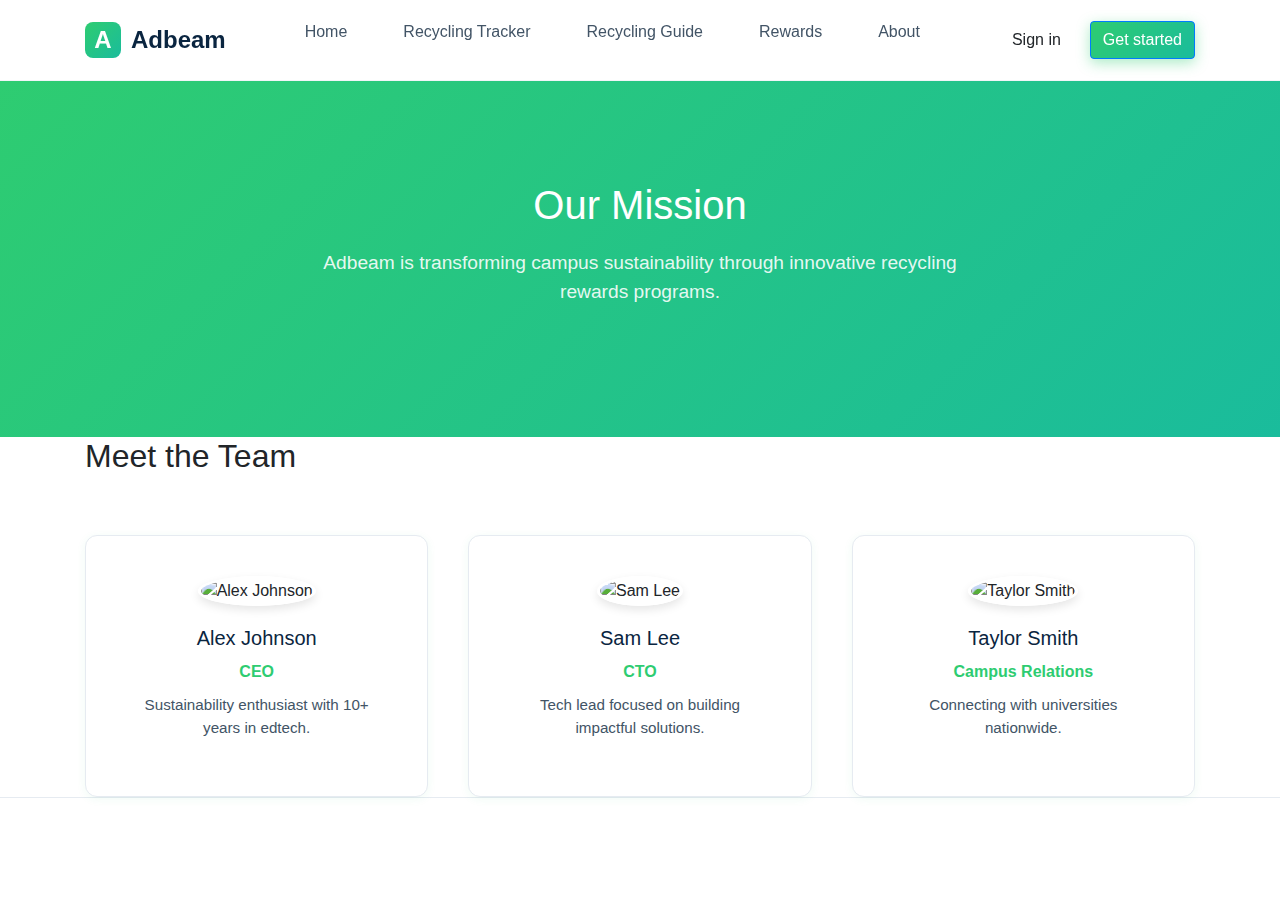
==== about.html @ 24861276 "Add files via upload" ====
<!DOCTYPE html>
<html lang="en">
<head>
  <meta charset="UTF-8">
  <meta name="viewport" content="width=device-width, initial-scale=1.0">
  <title>About Adbeam</title>
  <link rel="stylesheet" href="/css/index.css">
  <link rel="stylesheet" href="https://cdn.jsdelivr.net/npm/bootstrap@4.3.1/dist/css/bootstrap.min.css" integrity="sha384-ggOyR0iXCbMQv3Xipma34MD+dH/1fQ784/j6cY/iJTQUOhcWr7x9JvoRxT2MZw1T" crossorigin="anonymous">

</head>
<body>
  <header>
    <div class="container header-content">
      <a href="index.html" class="logo">
        <div class="logo-icon">A</div>
        Adbeam
      </a>
  <nav>
    <ul>
      <li><a href="index.html">Home</a></li>
      <li><a href="Recycling Tracker.html">Recycling Tracker</a></li>
      <li><a href="recycling_guide.html">Recycling Guide</a></li>
      <li><a href="rewards.html">Rewards</a></li>
      <li><a href="about.html">About</a></li>
    </ul>
  </nav>
  <div class="auth-buttons">
    <a href="#" class="btn btn-text">Sign in</a>
    <a href="#" class="btn btn-primary">Get started</a>
  </div>
</div>
</header>
  <section class="about-hero">
    <div class="container">
      <h1>Our Mission</h1>
      <p>Adbeam is transforming campus sustainability through innovative recycling rewards programs.</p>
    </div>
  </section>

  <section class="team">
    <div class="container">
      <h2>Meet the Team</h2>
      <div class="team-members" id="team-container"></div>
    </div>
  </section>

  <footer>
    <!-- Same footer as index.html -->
  </footer>
<script type="module" src="index.js"></script>
  <script>
    
    // Team data
    const team = [
      { name: "Alex Johnson", role: "CEO", bio: "Sustainability enthusiast with 10+ years in edtech." },
      { name: "Sam Lee", role: "CTO", bio: "Tech lead focused on building impactful solutions." },
      { name: "Taylor Smith", role: "Campus Relations", bio: "Connecting with universities nationwide." }
    ];

    // Populate team
    const container = document.getElementById('team-container');
    team.forEach(member => {
      container.innerHTML += `
        <div class="team-member">
          <img src="/api/placeholder/200/200" alt="${member.name}">
          <h3>${member.name}</h3>
          <p class="role">${member.role}</p>
          <p class="bio">${member.bio}</p>
        </div>
      `;
    });
  </script>
  <script src="/js/index.js"></script>
</body>
</html>
---- css/index.css ----
:root {
    --primary-color: #2ecc71;
    --primary-dark: #27ae60;
    --primary-light: #e8f8f1;
    --primary-gradient: linear-gradient(135deg, #2ecc71, #1abc9c);
    --secondary-color: #635bff;
    --secondary-gradient: linear-gradient(135deg, #635bff, #8557f6);
    --text-color: #0a2540;
    --light-text: #425466;
    --lightest-gray: #f6f9fc;
    --light-gray: #e6ebf1;
    --medium-gray: #aab7c4;
    --radius: 12px;
    --transition: all 0.3s ease;
    --shadow-sm: 0 2px 10px rgba(46, 204, 113, 0.07);
    --shadow-md: 0 10px 30px rgba(46, 204, 113, 0.1);
    --shadow-lg: 0 20px 60px rgba(46, 204, 113, 0.15);
  }
  
  * {
    margin: 0;
    padding: 0;
    box-sizing: border-box;
    font-family: -apple-system, BlinkMacSystemFont, 'Segoe UI', Roboto, Helvetica, Arial, sans-serif;
  }
  
  body {
    color: var(--text-color);
    line-height: 1.6;
    background-color: #fff;
  }
  
  .container {
    width: 100%;
    max-width: 1200px;
    margin: 0 auto;
    padding: 0 20px;
  }
  
  /* Header */
  header {
    padding: 20px 0;
    border-bottom: 1px solid rgba(230, 235, 241, 0.5);
    background-color: rgba(255, 255, 255, 0.95);
    backdrop-filter: blur(10px);
    position: sticky;
    top: 0;
    z-index: 1000;
  }
  
  .header-content {
    display: flex;
    justify-content: space-between;
    align-items: center;
  }
  
 /* Replace the existing .logo and .logo-icon styles with these: */
.logo {
  display: flex;
  align-items: center;
  font-weight: 700;
  font-size: 1.5rem;
  color: var(--text-color);
}

.logo-icon {
  width: 36px;
  height: 36px;
  background: var(--primary-gradient);
  border-radius: 8px;
  display: flex;
  align-items: center;
  justify-content: center;
  color: white;
  margin-right: 10px;
  font-weight: bold;
}

.logo:hover {
  color: var(--primary-color);
}
  nav ul {
    display: flex;
    list-style: none;
    gap: 32px;
  }
  
  nav a {
    text-decoration: none;
    color: var(--light-text);
    font-weight: 500;
    transition: var(--transition);
    padding: 8px 12px;
    border-radius: 6px;
  }
  
  nav a:hover {
    color: var(--primary-color);
    background-color: var(--primary-light);
  }
  
  .auth-buttons {
    display: flex;
    gap: 16px;
    align-items: center;
  }
  
  .btn {
    padding: 10px 24px;
    border-radius: var(--radius);
    font-weight: 600;
    cursor: pointer;
    transition: var(--transition);
    text-decoration: none;
    font-size: 15px;
  }
  
  .btn-text {
    color: var(--text-color);
    background: transparent;
    border: none;
  }
  
  .btn-text:hover {
    color: var(--primary-color);
  }
  
  .btn-primary {
    background: var(--primary-gradient);
    color: white;
    border: none;
    box-shadow: 0 4px 14px rgba(46, 204, 113, 0.4);
  }
  
  .btn-primary:hover {
    transform: translateY(-2px);
    box-shadow: 0 6px 20px rgba(46, 204, 113, 0.5);
  }
  
  .btn-secondary {
    background: var(--secondary-gradient);
    color: white;
    border: none;
    box-shadow: 0 4px 14px rgba(99, 91, 255, 0.4);
  }
  
  .btn-secondary:hover {
    transform: translateY(-2px);
    box-shadow: 0 6px 20px rgba(99, 91, 255, 0.5);
  }
  
  .btn-outline {
    background: transparent;
    color: white;
    border: 2px solid rgba(255, 255, 255, 0.8);
  }
  
  .btn-outline:hover {
    background: rgba(255, 255, 255, 0.1);
  }
  
  /* Hero Section */
  .hero {
    padding: 120px 0 140px;
    position: relative;
    overflow: hidden;
  }
  
  .hero::before {
    content: "";
    position: absolute;
    top: 0;
    left: 0;
    right: 0;
    bottom: 0;
    background: linear-gradient(135deg, #f6f9fc 0%, #e8f8f1 100%);
    z-index: -1;
  }
  
  .hero::after {
    content: "";
    position: absolute;
    top: -50%;
    right: -20%;
    width: 80%;
    height: 200%;
    background: linear-gradient(135deg, rgba(46, 204, 113, 0.05) 0%, rgba(26, 188, 156, 0.1) 100%);
    border-radius: 50%;
    z-index: -1;
    animation: pulse 15s infinite alternate ease-in-out;
  }
  
  @keyframes pulse {
    0% {
      transform: scale(1);
      opacity: 0.5;
    }
    100% {
      transform: scale(1.1);
      opacity: 0.8;
    }
  }
  
  .hero-content {
    display: flex;
    align-items: center;
    gap: 60px;
    position: relative;
    z-index: 1;
  }
  
  .hero-text {
    flex: 1;
  }
  
  .hero-image {
    flex: 1;
    display: flex;
    justify-content: center;
    position: relative;
  }
  
  .hero-badge {
    position: absolute;
    top: -20px;
    left: -20px;
    background: var(--primary-gradient);
    color: white;
    padding: 8px 16px;
    border-radius: 50px;
    font-size: 14px;
    font-weight: 600;
    box-shadow: var(--shadow-md);
    transform: rotate(-5deg);
  }
  
  .hero h1 {
    font-size: 64px;
    line-height: 1.1;
    margin-bottom: 24px;
    letter-spacing: -0.02em;
    background: linear-gradient(to right, var(--text-color), var(--primary-dark));
    -webkit-background-clip: text;
    -webkit-text-fill-color: transparent;
  }
  
  .hero p {
    font-size: 22px;
    color: var(--light-text);
    margin-bottom: 40px;
    max-width: 90%;
  }
  
  .hero-image img {
    max-width: 100%;
    height: auto;
    border-radius: 16px;
    box-shadow: var(--shadow-lg);
    transform: perspective(1000px) rotateY(-5deg);
    transition: var(--transition);
  }
  
  .hero-image:hover img {
    transform: perspective(1000px) rotateY(0deg);
  }
  
  /* Features Section */
  .features {
    padding: 120px 0;
    position: relative;
    background: linear-gradient(to bottom, white, var(--primary-light));
  }
  
  .features::before {
    content: "";
    position: absolute;
    top: 0;
    left: 0;
    width: 100%;
    height: 100%;
    background-image: 
      radial-gradient(circle at 10% 10%, rgba(46, 204, 113, 0.03) 0%, transparent 50%),
      radial-gradient(circle at 90% 90%, rgba(46, 204, 113, 0.03) 0%, transparent 50%);
    z-index: -1;
  }
  
  .section-title {
    text-align: center;
    margin-bottom: 80px;
  }
  
  .section-title h2 {
    font-size: 42px;
    margin-bottom: 20px;
    letter-spacing: -0.02em;
    background: linear-gradient(to right, var(--text-color), var(--primary-dark));
    -webkit-background-clip: text;
    -webkit-text-fill-color: transparent;
    display: inline-block;
  }
  
  .section-title p {
    color: var(--light-text);
    font-size: 20px;
    max-width: 600px;
    margin: 0 auto;
  }
  
  .feature-grid {
    display: grid;
    grid-template-columns: repeat(3, 1fr);
    gap: 40px;
  }
  
  .feature-card {
    background: linear-gradient(145deg, #ffffff, #f8f9fa);
    border-radius: 16px;
    padding: 40px 32px;
    box-shadow: var(--shadow-sm);
    transition: var(--transition);
    border: 1px solid rgba(230, 235, 241, 0.8);
    position: relative;
    overflow: hidden;
  }
  
  .feature-card::before {
    content: "";
    position: absolute;
    top: 0;
    left: 0;
    width: 100%;
    height: 4px;
    background: var(--primary-gradient);
    transform: scaleX(0);
    transform-origin: left;
    transition: transform 0.5s ease;
  }
  
  .feature-card:hover {
    transform: translateY(-8px);
    box-shadow: var(--shadow-md);
  }
  
  .feature-card:hover::before {
    transform: scaleX(1);
  }
  
  .feature-icon {
    width: 60px;
    height: 60px;
    background: linear-gradient(135deg, var(--primary-light), white);
    border-radius: 12px;
    display: flex;
    align-items: center;
    justify-content: center;
    margin-bottom: 24px;
    box-shadow: 0 4px 10px rgba(46, 204, 113, 0.1);
  }
  
  .feature-icon svg {
    width: 30px;
    height: 30px;
    color: var(--primary-color);
  }
  
  .feature-card h3 {
    font-size: 22px;
    margin-bottom: 16px;
    color: var(--text-color);
  }
  
  .feature-card p {
    color: var(--light-text);
    font-size: 16px;
  }
  
  /* How It Works */
  .how-it-works {
    padding: 120px 0;
    background: linear-gradient(180deg, var(--primary-light) 0%, white 100%);
    position: relative;
  }
  
  .how-it-works::after {
    content: "";
    position: absolute;
    bottom: 0;
    left: 0;
    width: 100%;
    height: 200px;
    background: linear-gradient(to top, white, transparent);
    z-index: 1;
  }
  
  .steps {
    display: flex;
    justify-content: space-between;
    margin-top: 80px;
    position: relative;
    z-index: 2;
  }
  
  .step {
    flex: 1;
    display: flex;
    flex-direction: column;
    align-items: center;
    text-align: center;
    padding: 0 20px;
    position: relative;
  }
  
  
  .step-number {
    width: 70px;
    height: 70px;
    border-radius: 50%;
    background: var(--primary-gradient);
    display: flex;
    align-items: center;
    justify-content: center;
    font-size: 28px;
    font-weight: 700;
    color: white;
    margin-bottom: 30px;
    box-shadow: 0 6px 20px rgba(46, 204, 113, 0.3);
    position: relative;
    z-index: 2;
  }
  
  .step h3 {
    font-size: 22px;
    margin-bottom: 16px;
    color: var(--text-color);
  }
  
  .step p {
    color: var(--light-text);
    font-size: 16px;
  }
  
  /* Testimonials */
  .testimonials {
    padding: 120px 0;
    background: linear-gradient(to bottom, white, var(--lightest-gray));
    position: relative;
  }
  
  .testimonials::before {
    content: "";
    position: absolute;
    top: 0;
    right: 0;
    width: 50%;
    height: 50%;
    background: radial-gradient(circle, rgba(46, 204, 113, 0.05) 0%, transparent 70%);
    z-index: 0;
  }
  
  .testimonial-grid {
    display: grid;
    grid-template-columns: repeat(2, 1fr);
    gap: 40px;
    margin-top: 60px;
    position: relative;
    z-index: 1;
  }
  
  .testimonial-card {
    background: white;
    border-radius: 16px;
    padding: 40px;
    box-shadow: var(--shadow-sm);
    transition: var(--transition);
    border: 1px solid var(--light-gray);
    position: relative;
    overflow: hidden;
  }
  
  .testimonial-card::before {
    content: "";
    position: absolute;
    top: 20px;
    left: 20px;
    font-size: 120px;
    line-height: 1;
    font-family: Georgia, serif;
    color: rgba(46, 204, 113, 0.1);
    z-index: 0;
  }
  
  .testimonial-card:hover {
    transform: translateY(-5px);
    box-shadow: var(--shadow-md);
  }
  
  .testimonial-content {
    font-size: 18px;
    margin-bottom: 30px;
    color: var(--text-color);
    position: relative;
    z-index: 1;
  }
  
  .testimonial-author {
    display: flex;
    align-items: center;
    position: relative;
    z-index: 1;
  }
  
  .author-avatar {
    width: 60px;
    height: 60px;
    border-radius: 50%;
    overflow: hidden;
    margin-right: 16px;
    background: var(--light-gray);
    border: 3px solid white;
    box-shadow: 0 4px 10px rgba(0, 0, 0, 0.1);
  }
  
  .author-avatar img {
    width: 100%;
    height: 100%;
    object-fit: cover;
  }
  
  .author-info h4 {
    font-size: 18px;
    margin-bottom: 4px;
    color: var(--text-color);
  }
  
  .author-info p {
    font-size: 14px;
    color: var(--light-text);
  }
  
  /* CTA Section */
  .cta {
    padding: 120px 0;
    position: relative;
    overflow: hidden;
  }
  
  .cta::before {
    content: "";
    position: absolute;
    top: 0;
    left: 0;
    width: 100%;
    height: 100%;
    background: linear-gradient(135deg, var(--text-color) 0%, #1a365d 100%);
    z-index: -2;
  }
  
  .cta::after {
    content: "";
    position: absolute;
    top: -50%;
    right: -20%;
    width: 80%;
    height: 200%;
    background: radial-gradient(circle, rgba(46, 204, 113, 0.2) 0%, transparent 70%);
    opacity: 0.6;
    z-index: -1;
  }
  
  .cta-shapes {
    position: absolute;
    top: 0;
    left: 0;
    width: 100%;
    height: 100%;
    z-index: -1;
    overflow: hidden;
  }
  
  .cta-shape {
    position: absolute;
    background: linear-gradient(135deg, rgba(46, 204, 113, 0.2), rgba(26, 188, 156, 0.2));
    border-radius: 50%;
  }
  
  .cta-shape:nth-child(1) {
    top: 20%;
    left: 10%;
    width: 300px;
    height: 300px;
    opacity: 0.3;
  }
  
  .cta-shape:nth-child(2) {
    bottom: 10%;
    right: 5%;
    width: 200px;
    height: 200px;
    opacity: 0.2;
  }
  
  .cta {
    color: white;
    text-align: center;
  }
  
  .cta h2 {
    font-size: 42px;
    margin-bottom: 24px;
    position: relative;
  }
  
  .cta p {
    font-size: 20px;
    margin-bottom: 40px;
    max-width: 700px;
    margin-left: auto;
    margin-right: auto;
    color: rgba(255, 255, 255, 0.8);
  }
  
  .cta-buttons {
    display: flex;
    justify-content: center;
    gap: 20px;
  }
  
  /* Footer */
  footer {
    background-color: white;
    padding: 80px 0 40px;
    border-top: 1px solid var(--light-gray);
  }
  
  .footer-content {
    display: grid;
    grid-template-columns: 2fr 1fr 1fr 1fr;
    gap: 60px;
    margin-bottom: 60px;
  }
  
  .footer-column h3 {
    font-size: 18px;
    margin-bottom: 24px;
    color: var(--text-color);
    position: relative;
    display: inline-block;
  }
  
  .footer-column h3::after {
    content: "";
    position: absolute;
    bottom: -8px;
    left: 0;
    width: 30px;
    height: 3px;
    background: var(--primary-gradient);
    border-radius: 3px;
  }
  
  .footer-links {
    list-style: none;
  }
  
  .footer-links li {
    margin-bottom: 12px;
  }
  
  .footer-links a {
    text-decoration: none;
    color: var(--light-text);
    transition: var(--transition);
    display: inline-block;
    padding: 2px 0;
  }
  
  .footer-links a:hover {
    color: var(--primary-color);
    transform: translateX(3px);
  }
  
  .footer-about p {
    color: var(--light-text);
    margin-bottom: 24px;
  }
  
  .footer-bottom {
    display: flex;
    justify-content: space-between;
    align-items: center;
    padding-top: 40px;
    border-top: 1px solid var(--light-gray);
  }
  
  .copyright {
    color: var(--light-text);
    font-size: 14px;
  }
  
  .social-links {
    display: flex;
    gap: 16px;
  }
  
  .social-link {
    width: 36px;
    height: 36px;
    border-radius: 50%;
    display: flex;
    align-items: center;
    justify-content: center;
    color: var(--light-text);
    background: var(--lightest-gray);
    transition: var(--transition);
  }
  
  .social-link:hover {
    color: white;
    background: var(--primary-gradient);
    transform: translateY(-3px);
    box-shadow: 0 4px 10px rgba(46, 204, 113, 0.3);
  }
  
  /* Animation Utilities */
  .zoom-in {
    animation: zoom-in 1s ease;
  }
  
  @keyframes zoom-in {
    0% {
      opacity: 0;
      transform: scale(0.9);
    }
    100% {
      opacity: 1;
      transform: scale(1);
    }
  }
  
  /* Stats Section (New) */
  .stats {
    padding: 0;
    margin-top: -80px;
    position: relative;
    z-index: 10;
  }
  
  .stats-container {
    display: grid;
    grid-template-columns: repeat(4, 1fr);
    background: white;
    border-radius: 16px;
    box-shadow: var(--shadow-lg);
    overflow: hidden;
  }
  
  .stat-card {
    padding: 40px 20px;
    text-align: center;
    border-right: 1px solid var(--light-gray);
    background: linear-gradient(to bottom, white, var(--lightest-gray));
    transition: var(--transition);
  }
  
  .stat-card:last-child {
    border-right: none;
  }
  
  .stat-card:hover {
    background: linear-gradient(to bottom, white, var(--primary-light));
  }
  
  .stat-value {
    font-size: 42px;
    font-weight: 700;
    color: var(--primary-color);
    margin-bottom: 8px;
    background: var(--primary-gradient);
    -webkit-background-clip: text;
    -webkit-text-fill-color: transparent;
  }
  
  .stat-label {
    color: var(--light-text);
    font-size: 16px;
    font-weight: 500;
  }
  
  /* Environmental Impact Section (New) */
  .impact {
    padding: 140px 0 100px;
    background: linear-gradient(to bottom, var(--lightest-gray), white);
    position: relative;
    overflow: hidden;
  }
  
  .impact::before {
    content: "";
    position: absolute;
    top: 0;
    left: 0;
    width: 100%;
    height: 100%;
    background-image: 
      radial-gradient(circle at 90% 10%, rgba(46, 204, 113, 0.05) 0%, transparent 70%),
      radial-gradient(circle at 10% 90%, rgba(46, 204, 113, 0.05) 0%, transparent 70%);
    z-index: 0;
  }
  
  .impact-content {
    display: flex;
    align-items: center;
    gap: 60px;
    position: relative;
    z-index: 1;
  }
  
  .impact-text {
    flex: 1;
  }
  
  .impact-charts {
    flex: 1;
    display: flex;
    flex-direction: column;
    gap: 30px;
  }
  
  .impact-text h2 {
    font-size: 42px;
    margin-bottom: 24px;
    background: linear-gradient(to right, var(--text-color), var(--primary-dark));
    -webkit-background-clip: text;
    -webkit-text-fill-color: transparent;
  }
  
  .impact-text p {
    font-size: 18px;
    color: var(--light-text);
    margin-bottom: 30px;
  }
  
  .impact-stats {
    display: flex;
    gap: 40px;
    margin-top: 40px;
  }
  
  .impact-stat {
    flex: 1;
  }
  
  .impact-stat-value {
    font-size: 36px;
    font-weight: 700;
    color: var(--primary-color);
    margin-bottom: 8px;
  }
  
  .impact-stat-label {
    color: var(--light-text);
    font-size: 16px;
  }
  
  .chart-container {
    background: white;
    border-radius: 16px;
    padding: 30px;
    box-shadow: var(--shadow-sm);
    border: 1px solid var(--light-gray);
    transition: var(--transition);
  }
  
  .chart-container:hover {
    box-shadow: var(--shadow-md);
    transform: translateY(-5px);
  }
  
  .chart-header {
    display: flex;
    justify-content: space-between;
    align-items: center;
    margin-bottom: 20px;
  }
  
  .chart-header h3 {
    font-size: 18px;
    color: var(--text-color);
  }
  
  .chart-legend {
    display: flex;
    gap: 16px;
    font-size: 14px;
    color: var(--light-text);
  }
  
  .legend-item {
    display: flex;
    align-items: center;
    gap: 6px;
  }
  
  .legend-color {
    width: 12px;
    height: 12px;
    border-radius: 50%;
  }
  
  /* Responsive adjustments */
  @media (max-width: 1024px) {
    .feature-grid {
      grid-template-columns: repeat(2, 1fr);
    }
    
    .stats-container {
      grid-template-columns: repeat(2, 1fr);
    }
    
    .stat-card:nth-child(2) {
      border-right: none;
    }
    
    .stat-card:nth-child(3) {
      border-top: 1px solid var(--light-gray);
    }
    
    .stat-card:nth-child(4) {
      border-top: 1px solid var(--light-gray);
    }
    
    .impact-content {
      flex-direction: column;
    }
  }
  
  @media (max-width: 768px) {
    .hero-content {
      flex-direction: column;
    }
    
    .hero h1 {
      font-size: 42px;
    }
    
    .feature-grid, .testimonial-grid {
      grid-template-columns: 1fr;
    }
    
    .steps {
      flex-direction: column;
      gap: 60px;
    }
    
    .step:not(:last-child)::after {
      top: unset;
      bottom: -30px;
      right: unset;
      left: 50%;
      transform: translateX(-50%);
      width: 3px;
      height: 60px;
      background: linear-gradient(to bottom, var(--primary-color), var(--primary-light));
    }
    
    .footer-content {
      grid-template-columns: 1fr;
      gap: 40px;
    }
    
    nav ul {
      display: none;
    }
    
    .cta-buttons {
      flex-direction: column;
      align-items: center;
      gap: 16px;
    }
    
    .impact-stats {
      flex-direction: column;
      gap: 20px;
    }
  }

  /* Rewards Page Styles */
.reward-categories {
    display: grid;
    grid-template-columns: repeat(auto-fit, minmax(300px, 1fr));
    gap: 30px;
    margin-top: 40px;
  }
  
  .reward-item {
    background: white;
    border-radius: 8px;
    padding: 20px;
    margin-bottom: 20px;
    box-shadow: 0 4px 6px rgba(0, 0, 0, 0.1);
    transition: transform 0.3s ease;
  }
  
  .reward-item:hover {
    transform: translateY(-5px);
  }
  
  /* About Page Styles */
  .about-hero {
    background: linear-gradient(135deg, #2ecc71, #1abc9c);
    color: white;
    padding: 100px 0;
    text-align: center;
  }
  
  .team-members {
    display: grid;
    grid-template-columns: repeat(auto-fit, minmax(250px, 1fr));
    gap: 30px;
    margin-top: 40px;
  }
  
  .team-member {
    text-align: center;
    background: white;
    padding: 30px;
    border-radius: 8px;
    box-shadow: 0 4px 6px rgba(0, 0, 0, 0.1);
  }
  
  .team-member img {
    border-radius: 50%;
    width: 150px;
    height: 150px;
    object-fit: cover;
    margin-bottom: 20px;
  }
  
  .team-member .role {
    color: var(--primary-color);
    font-weight: 600;
    margin: 10px 0;
  }

  /* Rewards Page Styles */
.reward-categories {
  display: grid;
  grid-template-columns: repeat(auto-fit, minmax(300px, 1fr));
  gap: 30px;
  margin-top: 40px;
}

.reward-item {
  background: white;
  border-radius: var(--radius);
  padding: 30px;
  margin-bottom: 20px;
  box-shadow: var(--shadow-sm);
  transition: var(--transition);
  border: 1px solid var(--light-gray);
}

.reward-item:hover {
  transform: translateY(-5px);
  box-shadow: var(--shadow-md);
}

.reward-item h3 {
  font-size: 1.25rem;
  margin-bottom: 10px;
  color: var(--text-color);
}

.reward-item p {
  color: var(--light-text);
  margin-bottom: 15px;
}

/* About Page Styles */
.about-hero {
  background: var(--primary-gradient);
  color: white;
  padding: 100px 0;
  text-align: center;
}

.about-hero h1 {
  font-size: 2.5rem;
  margin-bottom: 20px;
  background: none;
  -webkit-text-fill-color: white;
}

.about-hero p {
  font-size: 1.2rem;
  max-width: 700px;
  margin: 0 auto 30px;
  color: rgba(255, 255, 255, 0.9);
}

.team-members {
  display: grid;
  grid-template-columns: repeat(auto-fit, minmax(280px, 1fr));
  gap: 40px;
  margin-top: 60px;
}

.team-member {
  text-align: center;
  background: white;
  padding: 40px;
  border-radius: var(--radius);
  box-shadow: var(--shadow-sm);
  transition: var(--transition);
  border: 1px solid var(--light-gray);
}

.team-member:hover {
  transform: translateY(-5px);
  box-shadow: var(--shadow-md);
}

.team-member img {
  border-radius: 50%;
  width: 150px;
  height: 150px;
  object-fit: cover;
  margin-bottom: 20px;
  border: 3px solid white;
  box-shadow: 0 4px 10px rgba(0, 0, 0, 0.1);
}

.team-member h3 {
  font-size: 1.25rem;
  margin-bottom: 5px;
  color: var(--text-color);
}

.team-member .role {
  color: var(--primary-color);
  font-weight: 600;
  margin: 10px 0;
}

.team-member .bio {
  color: var(--light-text);
  font-size: 0.95rem;
}

/* Contact Form Styles */
.contact-form {
  padding: 80px 0;
  background: var(--lightest-gray);
}

.form-group {
  margin-bottom: 25px;
}

.form-group label {
  display: block;
  margin-bottom: 8px;
  font-weight: 500;
  color: var(--text-color);
}

.form-group input,
.form-group textarea {
  width: 100%;
  padding: 12px 16px;
  border: 1px solid var(--light-gray);
  border-radius: var(--radius);
  font-family: inherit;
  font-size: 1rem;
  transition: var(--transition);
}

.form-group input:focus,
.form-group textarea:focus {
  outline: none;
  border-color: var(--primary-color);
  box-shadow: 0 0 0 3px rgba(46, 204, 113, 0.1);
}

.form-message {
  display: none;
  padding: 15px;
  border-radius: var(--radius);
  margin-top: 20px;
  text-align: center;
}

/* FAQ Styles */
.faq-item {
  background: white;
  border-radius: var(--radius);
  padding: 25px;
  margin-bottom: 20px;
  box-shadow: var(--shadow-sm);
  border: 1px solid var(--light-gray);
}

.faq-question {
  font-weight: 600;
  font-size: 1.1rem;
  color: var(--text-color);
  display: flex;
  justify-content: space-between;
  align-items: center;
  cursor: pointer;
}

.faq-question svg {
  transition: transform 0.3s ease;
}

.faq-answer {
  display: none;
  padding-top: 15px;
  color: var(--light-text);
}

.faq-item.active .faq-question svg {
  transform: rotate(180deg);
}

.faq-item.active .faq-answer {
  display: block;
}

/* Responsive adjustments */
@media (max-width: 768px) {
  .about-hero h1 {
    font-size: 2rem;
  }
  
  .about-hero p {
    font-size: 1rem;
  }
  
  .team-members {
    grid-template-columns: 1fr;
    gap: 30px;
  }
  
  .reward-categories {
    grid-template-columns: 1fr;
  }
}
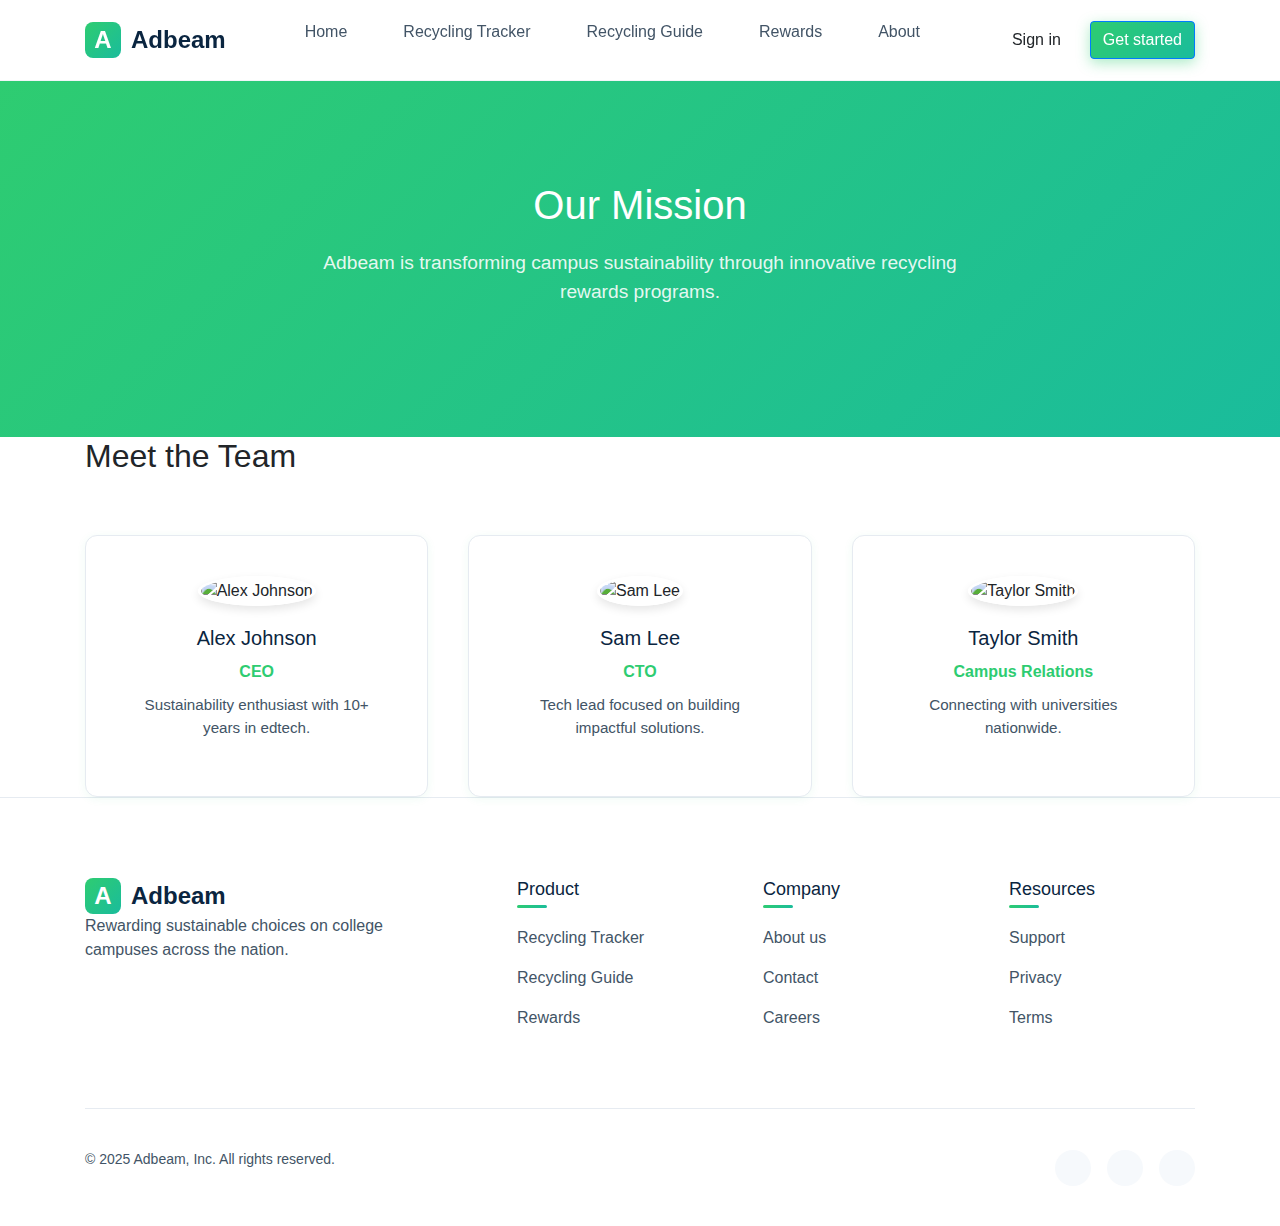
==== commit 53f9b787: "Add files via upload" ====
--- a/about.html
+++ b/about.html
@@ -4,7 +4,7 @@
   <meta charset="UTF-8">
   <meta name="viewport" content="width=device-width, initial-scale=1.0">
   <title>About Adbeam</title>
-  <link rel="stylesheet" href="/css/index.css">
+  <link rel="stylesheet" href="index.css">
   <link rel="stylesheet" href="https://cdn.jsdelivr.net/npm/bootstrap@4.3.1/dist/css/bootstrap.min.css" integrity="sha384-ggOyR0iXCbMQv3Xipma34MD+dH/1fQ784/j6cY/iJTQUOhcWr7x9JvoRxT2MZw1T" crossorigin="anonymous">
 
 </head>
@@ -45,7 +45,55 @@
   </section>
 
   <footer>
-    <!-- Same footer as index.html -->
+    <div class="container">
+      <div class="footer-content">
+        <div class="footer-column footer-about">
+          <a href="index.html" class="logo">
+            <div class="logo-icon">A</div>
+            Adbeam
+          </a>
+          <p>Rewarding sustainable choices on college campuses across the nation.</p>
+        </div>
+        <div class="footer-column">
+          <h3>Product</h3>
+          <ul class="footer-links">
+            <li><a href="Recycling Tracker.html">Recycling Tracker</a></li>
+            <li><a href="recycling_guide.html">Recycling Guide</a></li>
+            <li><a href="rewards.html">Rewards</a></li>
+          </ul>
+        </div>
+        <div class="footer-column">
+          <h3>Company</h3>
+          <ul class="footer-links">
+            <li><a href="about.html">About us</a></li>
+            <li><a href="contact.html">Contact</a></li>
+            <li><a href="#">Careers</a></li>
+          </ul>
+        </div>
+        <div class="footer-column">
+          <h3>Resources</h3>
+          <ul class="footer-links">
+            <li><a href="#">Support</a></li>
+            <li><a href="#">Privacy</a></li>
+            <li><a href="#">Terms</a></li>
+          </ul>
+        </div>
+      </div>
+      <div class="footer-bottom">
+        <p class="copyright">© 2025 Adbeam, Inc. All rights reserved.</p>
+        <div class="social-links">
+          <a href="#" class="social-link">
+            <i class="fab fa-facebook-f"></i>
+          </a>
+          <a href="#" class="social-link">
+            <i class="fab fa-twitter"></i>
+          </a>
+          <a href="#" class="social-link">
+            <i class="fab fa-linkedin-in"></i>
+          </a>
+        </div>
+      </div>
+    </div>
   </footer>
 <script type="module" src="index.js"></script>
   <script>
--- a/index.css
+++ b/index.css
@@ -0,0 +1,1249 @@
+:root {
+    --primary-color: #2ecc71;
+    --primary-dark: #27ae60;
+    --primary-light: #e8f8f1;
+    --primary-gradient: linear-gradient(135deg, #2ecc71, #1abc9c);
+    --secondary-color: #635bff;
+    --secondary-gradient: linear-gradient(135deg, #635bff, #8557f6);
+    --text-color: #0a2540;
+    --light-text: #425466;
+    --lightest-gray: #f6f9fc;
+    --light-gray: #e6ebf1;
+    --medium-gray: #aab7c4;
+    --radius: 12px;
+    --transition: all 0.3s ease;
+    --shadow-sm: 0 2px 10px rgba(46, 204, 113, 0.07);
+    --shadow-md: 0 10px 30px rgba(46, 204, 113, 0.1);
+    --shadow-lg: 0 20px 60px rgba(46, 204, 113, 0.15);
+  }
+  
+  * {
+    margin: 0;
+    padding: 0;
+    box-sizing: border-box;
+    font-family: -apple-system, BlinkMacSystemFont, 'Segoe UI', Roboto, Helvetica, Arial, sans-serif;
+  }
+  
+  body {
+    color: var(--text-color);
+    line-height: 1.6;
+    background-color: #fff;
+  }
+  
+  .container {
+    width: 100%;
+    max-width: 1200px;
+    margin: 0 auto;
+    padding: 0 20px;
+  }
+  
+  /* Header */
+  header {
+    padding: 20px 0;
+    border-bottom: 1px solid rgba(230, 235, 241, 0.5);
+    background-color: rgba(255, 255, 255, 0.95);
+    backdrop-filter: blur(10px);
+    position: sticky;
+    top: 0;
+    z-index: 1000;
+  }
+  
+  .header-content {
+    display: flex;
+    justify-content: space-between;
+    align-items: center;
+  }
+  
+ /* Replace the existing .logo and .logo-icon styles with these: */
+.logo {
+  display: flex;
+  align-items: center;
+  font-weight: 700;
+  font-size: 1.5rem;
+  color: var(--text-color);
+}
+
+.logo-icon {
+  width: 36px;
+  height: 36px;
+  background: var(--primary-gradient);
+  border-radius: 8px;
+  display: flex;
+  align-items: center;
+  justify-content: center;
+  color: white;
+  margin-right: 10px;
+  font-weight: bold;
+}
+
+.logo:hover {
+  color: var(--primary-color);
+}
+  nav ul {
+    display: flex;
+    list-style: none;
+    gap: 32px;
+  }
+  
+  nav a {
+    text-decoration: none;
+    color: var(--light-text);
+    font-weight: 500;
+    transition: var(--transition);
+    padding: 8px 12px;
+    border-radius: 6px;
+  }
+  
+  nav a:hover {
+    color: var(--primary-color);
+    background-color: var(--primary-light);
+  }
+  
+  .auth-buttons {
+    display: flex;
+    gap: 16px;
+    align-items: center;
+  }
+  
+  .btn {
+    padding: 10px 24px;
+    border-radius: var(--radius);
+    font-weight: 600;
+    cursor: pointer;
+    transition: var(--transition);
+    text-decoration: none;
+    font-size: 15px;
+  }
+  
+  .btn-text {
+    color: var(--text-color);
+    background: transparent;
+    border: none;
+  }
+  
+  .btn-text:hover {
+    color: var(--primary-color);
+  }
+  
+  .btn-primary {
+    background: var(--primary-gradient);
+    color: white;
+    border: none;
+    box-shadow: 0 4px 14px rgba(46, 204, 113, 0.4);
+  }
+  
+  .btn-primary:hover {
+    transform: translateY(-2px);
+    box-shadow: 0 6px 20px rgba(46, 204, 113, 0.5);
+  }
+  
+  .btn-secondary {
+    background: var(--secondary-gradient);
+    color: white;
+    border: none;
+    box-shadow: 0 4px 14px rgba(99, 91, 255, 0.4);
+  }
+  
+  .btn-secondary:hover {
+    transform: translateY(-2px);
+    box-shadow: 0 6px 20px rgba(99, 91, 255, 0.5);
+  }
+  
+  .btn-outline {
+    background: transparent;
+    color: white;
+    border: 2px solid rgba(255, 255, 255, 0.8);
+  }
+  
+  .btn-outline:hover {
+    background: rgba(255, 255, 255, 0.1);
+  }
+  
+  /* Hero Section */
+  .hero {
+    padding: 120px 0 140px;
+    position: relative;
+    overflow: hidden;
+  }
+  
+  .hero::before {
+    content: "";
+    position: absolute;
+    top: 0;
+    left: 0;
+    right: 0;
+    bottom: 0;
+    background: linear-gradient(135deg, #f6f9fc 0%, #e8f8f1 100%);
+    z-index: -1;
+  }
+  
+  .hero::after {
+    content: "";
+    position: absolute;
+    top: -50%;
+    right: -20%;
+    width: 80%;
+    height: 200%;
+    background: linear-gradient(135deg, rgba(46, 204, 113, 0.05) 0%, rgba(26, 188, 156, 0.1) 100%);
+    border-radius: 50%;
+    z-index: -1;
+    animation: pulse 15s infinite alternate ease-in-out;
+  }
+  
+  @keyframes pulse {
+    0% {
+      transform: scale(1);
+      opacity: 0.5;
+    }
+    100% {
+      transform: scale(1.1);
+      opacity: 0.8;
+    }
+  }
+  
+  .hero-content {
+    display: flex;
+    align-items: center;
+    gap: 60px;
+    position: relative;
+    z-index: 1;
+  }
+  
+  .hero-text {
+    flex: 1;
+  }
+  
+  .hero-image {
+    flex: 1;
+    display: flex;
+    justify-content: center;
+    position: relative;
+  }
+  
+  .hero-badge {
+    position: absolute;
+    top: -20px;
+    left: -20px;
+    background: var(--primary-gradient);
+    color: white;
+    padding: 8px 16px;
+    border-radius: 50px;
+    font-size: 14px;
+    font-weight: 600;
+    box-shadow: var(--shadow-md);
+    transform: rotate(-5deg);
+  }
+  
+  .hero h1 {
+    font-size: 64px;
+    line-height: 1.1;
+    margin-bottom: 24px;
+    letter-spacing: -0.02em;
+    background: linear-gradient(to right, var(--text-color), var(--primary-dark));
+    -webkit-background-clip: text;
+    -webkit-text-fill-color: transparent;
+  }
+  
+  .hero p {
+    font-size: 22px;
+    color: var(--light-text);
+    margin-bottom: 40px;
+    max-width: 90%;
+  }
+  
+  .hero-image img {
+    max-width: 100%;
+    height: auto;
+    border-radius: 16px;
+    box-shadow: var(--shadow-lg);
+    transform: perspective(1000px) rotateY(-5deg);
+    transition: var(--transition);
+  }
+  
+  .hero-image:hover img {
+    transform: perspective(1000px) rotateY(0deg);
+  }
+  
+  /* Features Section */
+  .features {
+    padding: 120px 0;
+    position: relative;
+    background: linear-gradient(to bottom, white, var(--primary-light));
+  }
+  
+  .features::before {
+    content: "";
+    position: absolute;
+    top: 0;
+    left: 0;
+    width: 100%;
+    height: 100%;
+    background-image: 
+      radial-gradient(circle at 10% 10%, rgba(46, 204, 113, 0.03) 0%, transparent 50%),
+      radial-gradient(circle at 90% 90%, rgba(46, 204, 113, 0.03) 0%, transparent 50%);
+    z-index: -1;
+  }
+  
+  .section-title {
+    text-align: center;
+    margin-bottom: 80px;
+  }
+  
+  .section-title h2 {
+    font-size: 42px;
+    margin-bottom: 20px;
+    letter-spacing: -0.02em;
+    background: linear-gradient(to right, var(--text-color), var(--primary-dark));
+    -webkit-background-clip: text;
+    -webkit-text-fill-color: transparent;
+    display: inline-block;
+  }
+  
+  .section-title p {
+    color: var(--light-text);
+    font-size: 20px;
+    max-width: 600px;
+    margin: 0 auto;
+  }
+  
+  .feature-grid {
+    display: grid;
+    grid-template-columns: repeat(3, 1fr);
+    gap: 40px;
+  }
+  
+  .feature-card {
+    background: linear-gradient(145deg, #ffffff, #f8f9fa);
+    border-radius: 16px;
+    padding: 40px 32px;
+    box-shadow: var(--shadow-sm);
+    transition: var(--transition);
+    border: 1px solid rgba(230, 235, 241, 0.8);
+    position: relative;
+    overflow: hidden;
+  }
+  
+  .feature-card::before {
+    content: "";
+    position: absolute;
+    top: 0;
+    left: 0;
+    width: 100%;
+    height: 4px;
+    background: var(--primary-gradient);
+    transform: scaleX(0);
+    transform-origin: left;
+    transition: transform 0.5s ease;
+  }
+  
+  .feature-card:hover {
+    transform: translateY(-8px);
+    box-shadow: var(--shadow-md);
+  }
+  
+  .feature-card:hover::before {
+    transform: scaleX(1);
+  }
+  
+  .feature-icon {
+    width: 60px;
+    height: 60px;
+    background: linear-gradient(135deg, var(--primary-light), white);
+    border-radius: 12px;
+    display: flex;
+    align-items: center;
+    justify-content: center;
+    margin-bottom: 24px;
+    box-shadow: 0 4px 10px rgba(46, 204, 113, 0.1);
+  }
+  
+  .feature-icon svg {
+    width: 30px;
+    height: 30px;
+    color: var(--primary-color);
+  }
+  
+  .feature-card h3 {
+    font-size: 22px;
+    margin-bottom: 16px;
+    color: var(--text-color);
+  }
+  
+  .feature-card p {
+    color: var(--light-text);
+    font-size: 16px;
+  }
+  
+  /* How It Works */
+  .how-it-works {
+    padding: 120px 0;
+    background: linear-gradient(180deg, var(--primary-light) 0%, white 100%);
+    position: relative;
+  }
+  
+  .how-it-works::after {
+    content: "";
+    position: absolute;
+    bottom: 0;
+    left: 0;
+    width: 100%;
+    height: 200px;
+    background: linear-gradient(to top, white, transparent);
+    z-index: 1;
+  }
+  
+  .steps {
+    display: flex;
+    justify-content: space-between;
+    margin-top: 80px;
+    position: relative;
+    z-index: 2;
+  }
+  
+  .step {
+    flex: 1;
+    display: flex;
+    flex-direction: column;
+    align-items: center;
+    text-align: center;
+    padding: 0 20px;
+    position: relative;
+  }
+  
+  
+  .step-number {
+    width: 70px;
+    height: 70px;
+    border-radius: 50%;
+    background: var(--primary-gradient);
+    display: flex;
+    align-items: center;
+    justify-content: center;
+    font-size: 28px;
+    font-weight: 700;
+    color: white;
+    margin-bottom: 30px;
+    box-shadow: 0 6px 20px rgba(46, 204, 113, 0.3);
+    position: relative;
+    z-index: 2;
+  }
+  
+  .step h3 {
+    font-size: 22px;
+    margin-bottom: 16px;
+    color: var(--text-color);
+  }
+  
+  .step p {
+    color: var(--light-text);
+    font-size: 16px;
+  }
+  
+  /* Testimonials */
+  .testimonials {
+    padding: 120px 0;
+    background: linear-gradient(to bottom, white, var(--lightest-gray));
+    position: relative;
+  }
+  
+  .testimonials::before {
+    content: "";
+    position: absolute;
+    top: 0;
+    right: 0;
+    width: 50%;
+    height: 50%;
+    background: radial-gradient(circle, rgba(46, 204, 113, 0.05) 0%, transparent 70%);
+    z-index: 0;
+  }
+  
+  .testimonial-grid {
+    display: grid;
+    grid-template-columns: repeat(2, 1fr);
+    gap: 40px;
+    margin-top: 60px;
+    position: relative;
+    z-index: 1;
+  }
+  
+  .testimonial-card {
+    background: white;
+    border-radius: 16px;
+    padding: 40px;
+    box-shadow: var(--shadow-sm);
+    transition: var(--transition);
+    border: 1px solid var(--light-gray);
+    position: relative;
+    overflow: hidden;
+  }
+  
+  .testimonial-card::before {
+    content: "";
+    position: absolute;
+    top: 20px;
+    left: 20px;
+    font-size: 120px;
+    line-height: 1;
+    font-family: Georgia, serif;
+    color: rgba(46, 204, 113, 0.1);
+    z-index: 0;
+  }
+  
+  .testimonial-card:hover {
+    transform: translateY(-5px);
+    box-shadow: var(--shadow-md);
+  }
+  
+  .testimonial-content {
+    font-size: 18px;
+    margin-bottom: 30px;
+    color: var(--text-color);
+    position: relative;
+    z-index: 1;
+  }
+  
+  .testimonial-author {
+    display: flex;
+    align-items: center;
+    position: relative;
+    z-index: 1;
+  }
+  
+  .author-avatar {
+    width: 60px;
+    height: 60px;
+    border-radius: 50%;
+    overflow: hidden;
+    margin-right: 16px;
+    background: var(--light-gray);
+    border: 3px solid white;
+    box-shadow: 0 4px 10px rgba(0, 0, 0, 0.1);
+  }
+  
+  .author-avatar img {
+    width: 100%;
+    height: 100%;
+    object-fit: cover;
+  }
+  
+  .author-info h4 {
+    font-size: 18px;
+    margin-bottom: 4px;
+    color: var(--text-color);
+  }
+  
+  .author-info p {
+    font-size: 14px;
+    color: var(--light-text);
+  }
+  
+  /* CTA Section */
+  .cta {
+    padding: 120px 0;
+    position: relative;
+    overflow: hidden;
+  }
+  
+  .cta::before {
+    content: "";
+    position: absolute;
+    top: 0;
+    left: 0;
+    width: 100%;
+    height: 100%;
+    background: linear-gradient(135deg, var(--text-color) 0%, #1a365d 100%);
+    z-index: -2;
+  }
+  
+  .cta::after {
+    content: "";
+    position: absolute;
+    top: -50%;
+    right: -20%;
+    width: 80%;
+    height: 200%;
+    background: radial-gradient(circle, rgba(46, 204, 113, 0.2) 0%, transparent 70%);
+    opacity: 0.6;
+    z-index: -1;
+  }
+  
+  .cta-shapes {
+    position: absolute;
+    top: 0;
+    left: 0;
+    width: 100%;
+    height: 100%;
+    z-index: -1;
+    overflow: hidden;
+  }
+  
+  .cta-shape {
+    position: absolute;
+    background: linear-gradient(135deg, rgba(46, 204, 113, 0.2), rgba(26, 188, 156, 0.2));
+    border-radius: 50%;
+  }
+  
+  .cta-shape:nth-child(1) {
+    top: 20%;
+    left: 10%;
+    width: 300px;
+    height: 300px;
+    opacity: 0.3;
+  }
+  
+  .cta-shape:nth-child(2) {
+    bottom: 10%;
+    right: 5%;
+    width: 200px;
+    height: 200px;
+    opacity: 0.2;
+  }
+  
+  .cta {
+    color: white;
+    text-align: center;
+  }
+  
+  .cta h2 {
+    font-size: 42px;
+    margin-bottom: 24px;
+    position: relative;
+  }
+  
+  .cta p {
+    font-size: 20px;
+    margin-bottom: 40px;
+    max-width: 700px;
+    margin-left: auto;
+    margin-right: auto;
+    color: rgba(255, 255, 255, 0.8);
+  }
+  
+  .cta-buttons {
+    display: flex;
+    justify-content: center;
+    gap: 20px;
+  }
+  
+  /* Footer */
+  footer {
+    background-color: white;
+    padding: 80px 0 40px;
+    border-top: 1px solid var(--light-gray);
+  }
+  
+  .footer-content {
+    display: grid;
+    grid-template-columns: 2fr 1fr 1fr 1fr;
+    gap: 60px;
+    margin-bottom: 60px;
+  }
+  
+  .footer-column h3 {
+    font-size: 18px;
+    margin-bottom: 24px;
+    color: var(--text-color);
+    position: relative;
+    display: inline-block;
+  }
+  
+  .footer-column h3::after {
+    content: "";
+    position: absolute;
+    bottom: -8px;
+    left: 0;
+    width: 30px;
+    height: 3px;
+    background: var(--primary-gradient);
+    border-radius: 3px;
+  }
+  
+  .footer-links {
+    list-style: none;
+  }
+  
+  .footer-links li {
+    margin-bottom: 12px;
+  }
+  
+  .footer-links a {
+    text-decoration: none;
+    color: var(--light-text);
+    transition: var(--transition);
+    display: inline-block;
+    padding: 2px 0;
+  }
+  
+  .footer-links a:hover {
+    color: var(--primary-color);
+    transform: translateX(3px);
+  }
+  
+  .footer-about p {
+    color: var(--light-text);
+    margin-bottom: 24px;
+  }
+  
+  .footer-bottom {
+    display: flex;
+    justify-content: space-between;
+    align-items: center;
+    padding-top: 40px;
+    border-top: 1px solid var(--light-gray);
+  }
+  
+  .copyright {
+    color: var(--light-text);
+    font-size: 14px;
+  }
+  
+  .social-links {
+    display: flex;
+    gap: 16px;
+  }
+  
+  .social-link {
+    width: 36px;
+    height: 36px;
+    border-radius: 50%;
+    display: flex;
+    align-items: center;
+    justify-content: center;
+    color: var(--light-text);
+    background: var(--lightest-gray);
+    transition: var(--transition);
+  }
+  
+  .social-link:hover {
+    color: white;
+    background: var(--primary-gradient);
+    transform: translateY(-3px);
+    box-shadow: 0 4px 10px rgba(46, 204, 113, 0.3);
+  }
+  
+  /* Animation Utilities */
+  .zoom-in {
+    animation: zoom-in 1s ease;
+  }
+  
+  @keyframes zoom-in {
+    0% {
+      opacity: 0;
+      transform: scale(0.9);
+    }
+    100% {
+      opacity: 1;
+      transform: scale(1);
+    }
+  }
+  
+  /* Stats Section (New) */
+  .stats {
+    padding: 0;
+    margin-top: -80px;
+    position: relative;
+    z-index: 10;
+  }
+  
+  .stats-container {
+    display: grid;
+    grid-template-columns: repeat(4, 1fr);
+    background: white;
+    border-radius: 16px;
+    box-shadow: var(--shadow-lg);
+    overflow: hidden;
+  }
+  
+  .stat-card {
+    padding: 40px 20px;
+    text-align: center;
+    border-right: 1px solid var(--light-gray);
+    background: linear-gradient(to bottom, white, var(--lightest-gray));
+    transition: var(--transition);
+  }
+  
+  .stat-card:last-child {
+    border-right: none;
+  }
+  
+  .stat-card:hover {
+    background: linear-gradient(to bottom, white, var(--primary-light));
+  }
+  
+  .stat-value {
+    font-size: 42px;
+    font-weight: 700;
+    color: var(--primary-color);
+    margin-bottom: 8px;
+    background: var(--primary-gradient);
+    -webkit-background-clip: text;
+    -webkit-text-fill-color: transparent;
+  }
+  
+  .stat-label {
+    color: var(--light-text);
+    font-size: 16px;
+    font-weight: 500;
+  }
+  
+  /* Environmental Impact Section (New) */
+  .impact {
+    padding: 140px 0 100px;
+    background: linear-gradient(to bottom, var(--lightest-gray), white);
+    position: relative;
+    overflow: hidden;
+  }
+  
+  .impact::before {
+    content: "";
+    position: absolute;
+    top: 0;
+    left: 0;
+    width: 100%;
+    height: 100%;
+    background-image: 
+      radial-gradient(circle at 90% 10%, rgba(46, 204, 113, 0.05) 0%, transparent 70%),
+      radial-gradient(circle at 10% 90%, rgba(46, 204, 113, 0.05) 0%, transparent 70%);
+    z-index: 0;
+  }
+  
+  .impact-content {
+    display: flex;
+    align-items: center;
+    gap: 60px;
+    position: relative;
+    z-index: 1;
+  }
+  
+  .impact-text {
+    flex: 1;
+  }
+  
+  .impact-charts {
+    flex: 1;
+    display: flex;
+    flex-direction: column;
+    gap: 30px;
+  }
+  
+  .impact-text h2 {
+    font-size: 42px;
+    margin-bottom: 24px;
+    background: linear-gradient(to right, var(--text-color), var(--primary-dark));
+    -webkit-background-clip: text;
+    -webkit-text-fill-color: transparent;
+  }
+  
+  .impact-text p {
+    font-size: 18px;
+    color: var(--light-text);
+    margin-bottom: 30px;
+  }
+  
+  .impact-stats {
+    display: flex;
+    gap: 40px;
+    margin-top: 40px;
+  }
+  
+  .impact-stat {
+    flex: 1;
+  }
+  
+  .impact-stat-value {
+    font-size: 36px;
+    font-weight: 700;
+    color: var(--primary-color);
+    margin-bottom: 8px;
+  }
+  
+  .impact-stat-label {
+    color: var(--light-text);
+    font-size: 16px;
+  }
+  
+  .chart-container {
+    background: white;
+    border-radius: 16px;
+    padding: 30px;
+    box-shadow: var(--shadow-sm);
+    border: 1px solid var(--light-gray);
+    transition: var(--transition);
+  }
+  
+  .chart-container:hover {
+    box-shadow: var(--shadow-md);
+    transform: translateY(-5px);
+  }
+  
+  .chart-header {
+    display: flex;
+    justify-content: space-between;
+    align-items: center;
+    margin-bottom: 20px;
+  }
+  
+  .chart-header h3 {
+    font-size: 18px;
+    color: var(--text-color);
+  }
+  
+  .chart-legend {
+    display: flex;
+    gap: 16px;
+    font-size: 14px;
+    color: var(--light-text);
+  }
+  
+  .legend-item {
+    display: flex;
+    align-items: center;
+    gap: 6px;
+  }
+  
+  .legend-color {
+    width: 12px;
+    height: 12px;
+    border-radius: 50%;
+  }
+  
+  /* Responsive adjustments */
+  @media (max-width: 1024px) {
+    .feature-grid {
+      grid-template-columns: repeat(2, 1fr);
+    }
+    
+    .stats-container {
+      grid-template-columns: repeat(2, 1fr);
+    }
+    
+    .stat-card:nth-child(2) {
+      border-right: none;
+    }
+    
+    .stat-card:nth-child(3) {
+      border-top: 1px solid var(--light-gray);
+    }
+    
+    .stat-card:nth-child(4) {
+      border-top: 1px solid var(--light-gray);
+    }
+    
+    .impact-content {
+      flex-direction: column;
+    }
+  }
+  
+  @media (max-width: 768px) {
+    .hero-content {
+      flex-direction: column;
+    }
+    
+    .hero h1 {
+      font-size: 42px;
+    }
+    
+    .feature-grid, .testimonial-grid {
+      grid-template-columns: 1fr;
+    }
+    
+    .steps {
+      flex-direction: column;
+      gap: 60px;
+    }
+    
+    .step:not(:last-child)::after {
+      top: unset;
+      bottom: -30px;
+      right: unset;
+      left: 50%;
+      transform: translateX(-50%);
+      width: 3px;
+      height: 60px;
+      background: linear-gradient(to bottom, var(--primary-color), var(--primary-light));
+    }
+    
+    .footer-content {
+      grid-template-columns: 1fr;
+      gap: 40px;
+    }
+    
+    nav ul {
+      display: none;
+    }
+    
+    .cta-buttons {
+      flex-direction: column;
+      align-items: center;
+      gap: 16px;
+    }
+    
+    .impact-stats {
+      flex-direction: column;
+      gap: 20px;
+    }
+  }
+
+  /* Rewards Page Styles */
+.reward-categories {
+    display: grid;
+    grid-template-columns: repeat(auto-fit, minmax(300px, 1fr));
+    gap: 30px;
+    margin-top: 40px;
+  }
+  
+  .reward-item {
+    background: white;
+    border-radius: 8px;
+    padding: 20px;
+    margin-bottom: 20px;
+    box-shadow: 0 4px 6px rgba(0, 0, 0, 0.1);
+    transition: transform 0.3s ease;
+  }
+  
+  .reward-item:hover {
+    transform: translateY(-5px);
+  }
+  
+  /* About Page Styles */
+  .about-hero {
+    background: linear-gradient(135deg, #2ecc71, #1abc9c);
+    color: white;
+    padding: 100px 0;
+    text-align: center;
+  }
+  
+  .team-members {
+    display: grid;
+    grid-template-columns: repeat(auto-fit, minmax(250px, 1fr));
+    gap: 30px;
+    margin-top: 40px;
+  }
+  
+  .team-member {
+    text-align: center;
+    background: white;
+    padding: 30px;
+    border-radius: 8px;
+    box-shadow: 0 4px 6px rgba(0, 0, 0, 0.1);
+  }
+  
+  .team-member img {
+    border-radius: 50%;
+    width: 150px;
+    height: 150px;
+    object-fit: cover;
+    margin-bottom: 20px;
+  }
+  
+  .team-member .role {
+    color: var(--primary-color);
+    font-weight: 600;
+    margin: 10px 0;
+  }
+
+  /* Rewards Page Styles */
+.reward-categories {
+  display: grid;
+  grid-template-columns: repeat(auto-fit, minmax(300px, 1fr));
+  gap: 30px;
+  margin-top: 40px;
+}
+
+.reward-item {
+  background: white;
+  border-radius: var(--radius);
+  padding: 30px;
+  margin-bottom: 20px;
+  box-shadow: var(--shadow-sm);
+  transition: var(--transition);
+  border: 1px solid var(--light-gray);
+}
+
+.reward-item:hover {
+  transform: translateY(-5px);
+  box-shadow: var(--shadow-md);
+}
+
+.reward-item h3 {
+  font-size: 1.25rem;
+  margin-bottom: 10px;
+  color: var(--text-color);
+}
+
+.reward-item p {
+  color: var(--light-text);
+  margin-bottom: 15px;
+}
+
+/* About Page Styles */
+.about-hero {
+  background: var(--primary-gradient);
+  color: white;
+  padding: 100px 0;
+  text-align: center;
+}
+
+.about-hero h1 {
+  font-size: 2.5rem;
+  margin-bottom: 20px;
+  background: none;
+  -webkit-text-fill-color: white;
+}
+
+.about-hero p {
+  font-size: 1.2rem;
+  max-width: 700px;
+  margin: 0 auto 30px;
+  color: rgba(255, 255, 255, 0.9);
+}
+
+.team-members {
+  display: grid;
+  grid-template-columns: repeat(auto-fit, minmax(280px, 1fr));
+  gap: 40px;
+  margin-top: 60px;
+}
+
+.team-member {
+  text-align: center;
+  background: white;
+  padding: 40px;
+  border-radius: var(--radius);
+  box-shadow: var(--shadow-sm);
+  transition: var(--transition);
+  border: 1px solid var(--light-gray);
+}
+
+.team-member:hover {
+  transform: translateY(-5px);
+  box-shadow: var(--shadow-md);
+}
+
+.team-member img {
+  border-radius: 50%;
+  width: 150px;
+  height: 150px;
+  object-fit: cover;
+  margin-bottom: 20px;
+  border: 3px solid white;
+  box-shadow: 0 4px 10px rgba(0, 0, 0, 0.1);
+}
+
+.team-member h3 {
+  font-size: 1.25rem;
+  margin-bottom: 5px;
+  color: var(--text-color);
+}
+
+.team-member .role {
+  color: var(--primary-color);
+  font-weight: 600;
+  margin: 10px 0;
+}
+
+.team-member .bio {
+  color: var(--light-text);
+  font-size: 0.95rem;
+}
+
+/* Contact Form Styles */
+.contact-form {
+  padding: 80px 0;
+  background: var(--lightest-gray);
+}
+
+.form-group {
+  margin-bottom: 25px;
+}
+
+.form-group label {
+  display: block;
+  margin-bottom: 8px;
+  font-weight: 500;
+  color: var(--text-color);
+}
+
+.form-group input,
+.form-group textarea {
+  width: 100%;
+  padding: 12px 16px;
+  border: 1px solid var(--light-gray);
+  border-radius: var(--radius);
+  font-family: inherit;
+  font-size: 1rem;
+  transition: var(--transition);
+}
+
+.form-group input:focus,
+.form-group textarea:focus {
+  outline: none;
+  border-color: var(--primary-color);
+  box-shadow: 0 0 0 3px rgba(46, 204, 113, 0.1);
+}
+
+.form-message {
+  display: none;
+  padding: 15px;
+  border-radius: var(--radius);
+  margin-top: 20px;
+  text-align: center;
+}
+
+/* FAQ Styles */
+.faq-item {
+  background: white;
+  border-radius: var(--radius);
+  padding: 25px;
+  margin-bottom: 20px;
+  box-shadow: var(--shadow-sm);
+  border: 1px solid var(--light-gray);
+}
+
+.faq-question {
+  font-weight: 600;
+  font-size: 1.1rem;
+  color: var(--text-color);
+  display: flex;
+  justify-content: space-between;
+  align-items: center;
+  cursor: pointer;
+}
+
+.faq-question svg {
+  transition: transform 0.3s ease;
+}
+
+.faq-answer {
+  display: none;
+  padding-top: 15px;
+  color: var(--light-text);
+}
+
+.faq-item.active .faq-question svg {
+  transform: rotate(180deg);
+}
+
+.faq-item.active .faq-answer {
+  display: block;
+}
+
+/* Responsive adjustments */
+@media (max-width: 768px) {
+  .about-hero h1 {
+    font-size: 2rem;
+  }
+  
+  .about-hero p {
+    font-size: 1rem;
+  }
+  
+  .team-members {
+    grid-template-columns: 1fr;
+    gap: 30px;
+  }
+  
+  .reward-categories {
+    grid-template-columns: 1fr;
+  }
+}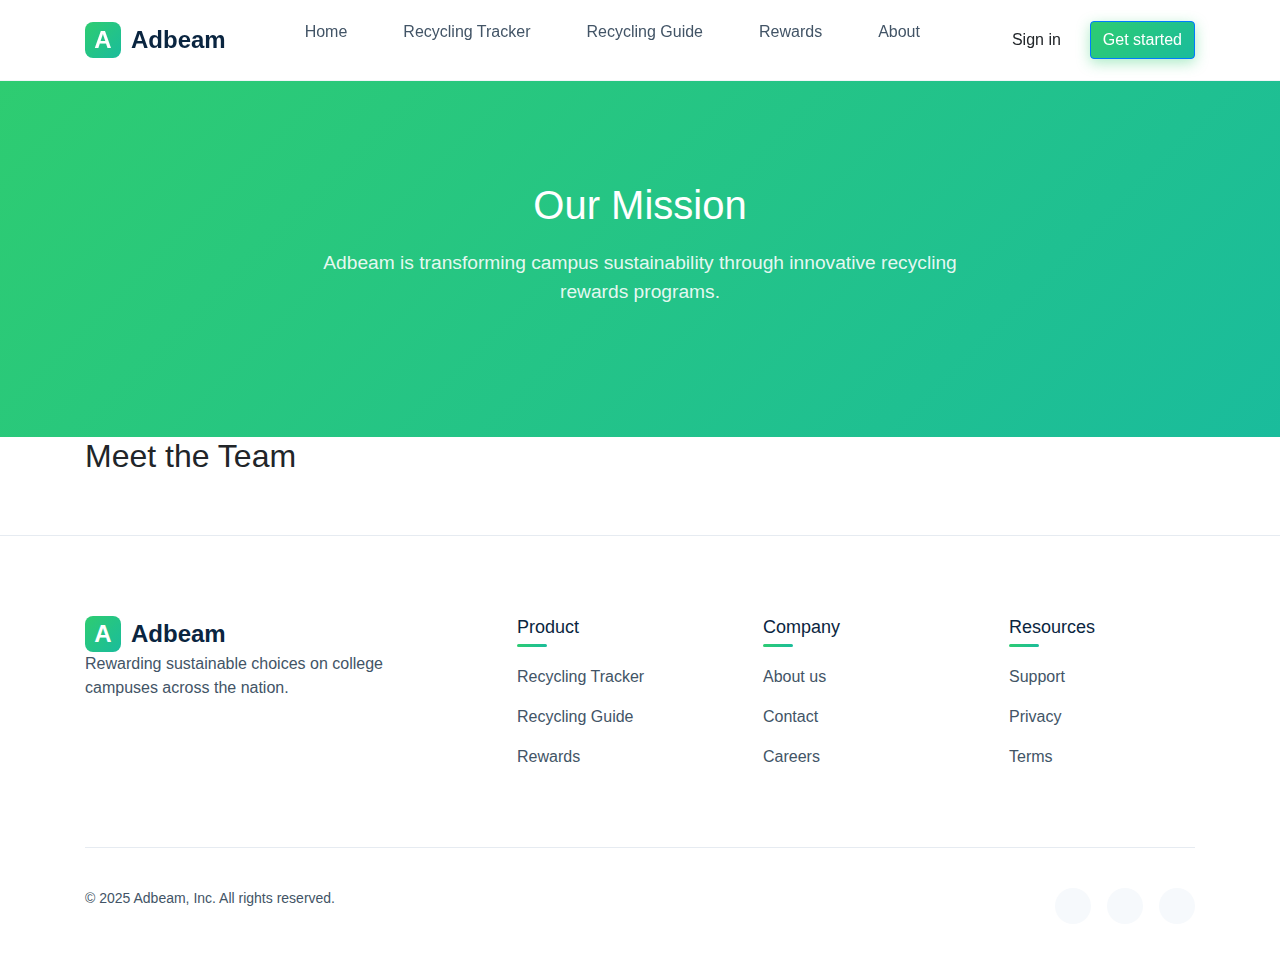
==== commit 9f7f25f4: "Add files via upload" ====
--- a/about.html
+++ b/about.html
@@ -95,29 +95,7 @@
       </div>
     </div>
   </footer>
-<script type="module" src="index.js"></script>
-  <script>
-    
-    // Team data
-    const team = [
-      { name: "Alex Johnson", role: "CEO", bio: "Sustainability enthusiast with 10+ years in edtech." },
-      { name: "Sam Lee", role: "CTO", bio: "Tech lead focused on building impactful solutions." },
-      { name: "Taylor Smith", role: "Campus Relations", bio: "Connecting with universities nationwide." }
-    ];
-
-    // Populate team
-    const container = document.getElementById('team-container');
-    team.forEach(member => {
-      container.innerHTML += `
-        <div class="team-member">
-          <img src="/api/placeholder/200/200" alt="${member.name}">
-          <h3>${member.name}</h3>
-          <p class="role">${member.role}</p>
-          <p class="bio">${member.bio}</p>
-        </div>
-      `;
-    });
-  </script>
-  <script src="/js/index.js"></script>
+  <script src="https://cdn.jsdelivr.net/npm/bootstrap@5.3.0/dist/js/bootstrap.bundle.min.js"></script>
+  <script src="index.js"></script>
 </body>
 </html>